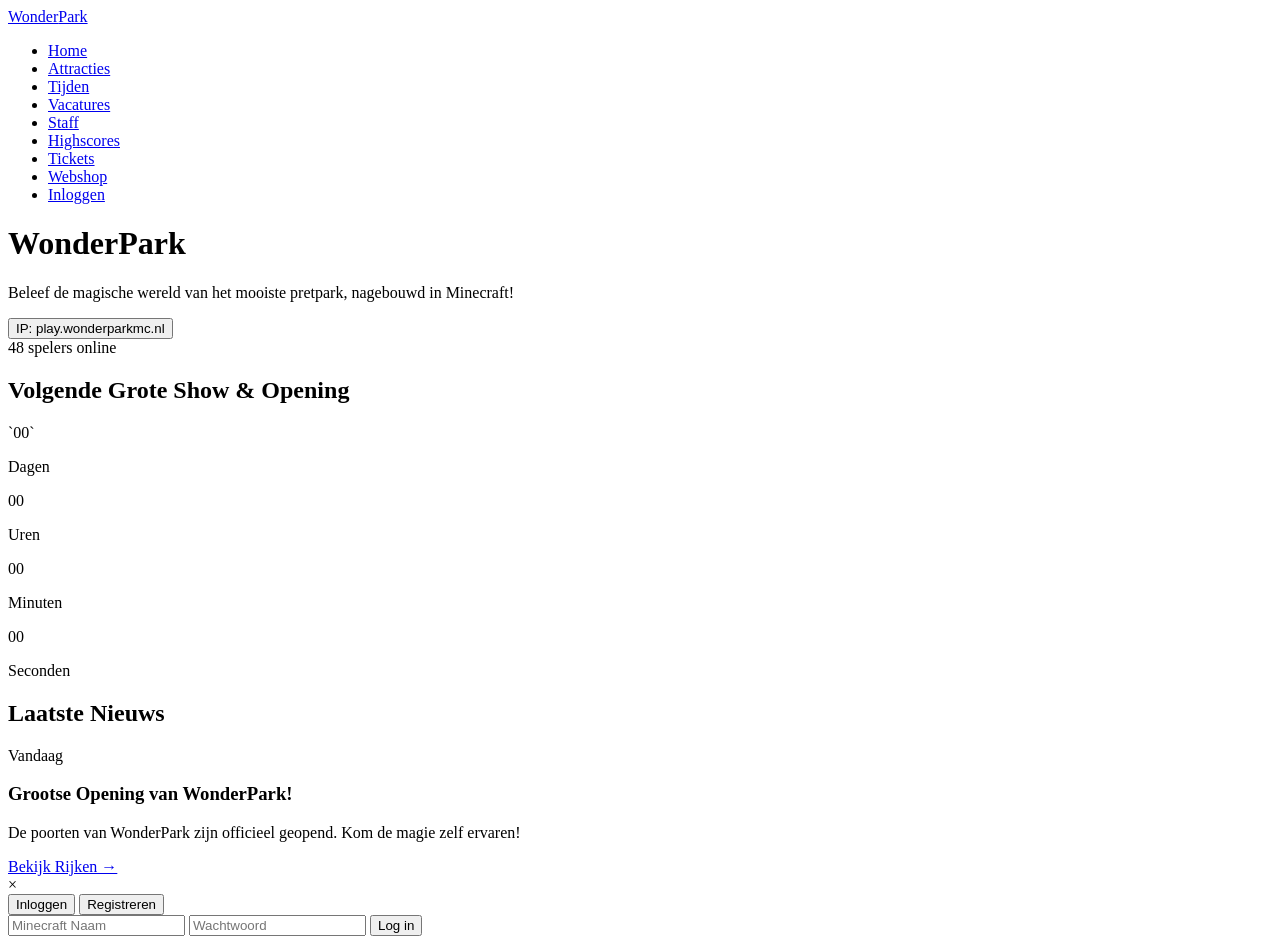
==== index.html @ a5cbea16 "Create index.html" ====
<!DOCTYPE html>
<html lang="nl">
<head>
    <meta charset="UTF-8">
    <meta name="viewport" content="width=device-width, initial-scale=1.0">
    <title>WonderPark - Home</title>
    <link rel="stylesheet" href="style.css">
</head>
<body>

    <!-- NAVBAR -->
    <nav class="navbar">
        <div class="nav-container">
            <a href="index.html" class="logo">Wonder<span>Park</span></a>
            <ul class="nav-links">
                <li><a href="index.html" class="active">Home</a></li>
                <li><a href="attracties.html">Attracties</a></li>
                <li><a href="tijden.html">Tijden</a></li>
                <li><a href="vacatures.html">Vacatures</a></li>
                <li><a href="staff.html">Staff</a></li>
                <li><a href="highscores.html">Highscores</a></li>
                <li><a href="tickets.html">Tickets</a></li>
                <li><a href="webshop.html" class="shop-btn">Webshop</a></li>
                <li id="nav-auth"><a href="#" onclick="openAuthModal()" class="auth-btn">Inloggen</a></li>
            </ul>
        </div>
    </nav>

    <!-- HERO -->
    <header class="hero animated-fade-in">
        <div class="hero-content">
            <h1 class="glow-text">WonderPark</h1>
            <p>Beleef de magische wereld van het mooiste pretpark, nagebouwd in Minecraft!</p>
            <button id="ip-button" onclick="copyIP()">
                IP: <span id="server-ip">play.wonderparkmc.nl</span>
            </button>
            <div class="player-count">
                <span class="dot pulse"></span> <span id="online-players">48</span> spelers online
            </div>
        </div>
    </header>

    <!-- COUNTDOWN -->
    <section class="countdown-section">
        <h2>Volgende Grote Show & Opening</h2>
        <div id="countdown">
            <div class="time-block">`<span id="days">00</span>`<p>Dagen</p></div>
            <div class="time-block"><span id="hours">00</span><p>Uren</p></div>
            <div class="time-block"><span id="minutes">00</span><p>Minuten</p></div>
            <div class="time-block"><span id="seconds">00</span><p>Seconden</p></div>
        </div>
    </section>

    <!-- NIEUWS -->
    <main class="container">
        <h2 class="section-title">Laatste Nieuws</h2>
        <div class="news-grid">
            <article class="news-card card-hover">
                <div class="card-img" style="background-image: url('https://images.unsplash.com/photo-1597466599360-3b9775841aec?q=80&w=600&auto=format&fit=cover');"></div>
                <div class="news-content">
                    <span class="date">Vandaag</span>
                    <h3>Grootse Opening van WonderPark!</h3>
                    <p>De poorten van WonderPark zijn officieel geopend. Kom de magie zelf ervaren!</p>
                    <a href="attracties.html" class="read-more">Bekijk Rijken →</a>
                </div>
            </article>
        </div>
    </main>

    <!-- MODALS & NOTIFICATIONS -->
    <div id="auth-modal" class="modal">
        <div class="modal-content animate-slide-down">
            <span class="close-btn" onclick="closeAuthModal()">&times;</span>
            <div class="auth-tabs">
                <button id="tab-login" class="active" onclick="toggleAuthTab('login')">Inloggen</button>
                <button id="tab-register" onclick="toggleAuthTab('register')">Registreren</button>
            </div>
            <form id="login-form" onsubmit="handleLogin(event)">
                <input type="text" id="login-user" placeholder="Minecraft Naam" required>
                <input type="password" id="login-pass" placeholder="Wachtwoord" required>
                <button type="submit" class="submit-btn">Log in</button>
            </form>
            <form id="register-form" onsubmit="handleRegister(event)" style="display:none;">
                <input type="text" id="reg-user" placeholder="Minecraft Naam" required>
                <input type="email" id="reg-email" placeholder="E-mailadres" required>
                <input type="password" id="reg-pass" placeholder="Wachtwoord" required>
                <button type="submit" class="submit-btn">Registreer Account</button>
            </form>
        </div>
    </div>

    <div id="toast-container"></div>

    <script src="script.js"></script>
</body>
</html>
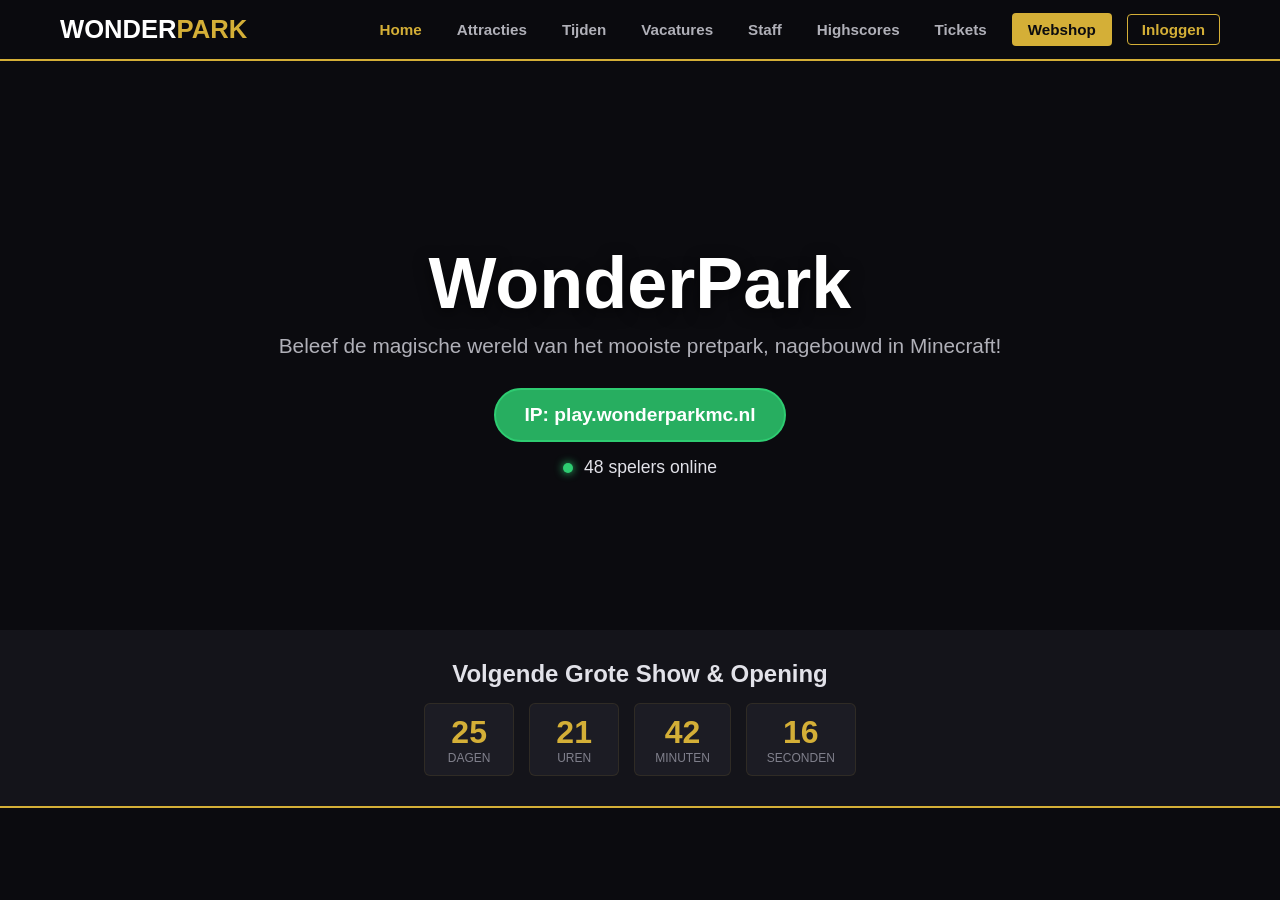
==== commit 5f0f25f3: "Update index.html" ====
--- a/index.html
+++ b/index.html
@@ -1,96 +1,33 @@
 <!DOCTYPE html>
 <html lang="nl">
 <head>
-    <meta charset="UTF-8">
-    <meta name="viewport" content="width=device-width, initial-scale=1.0">
-    <title>WonderPark - Home</title>
+    <meta charset="UTF-8"><title>WonderPark - Home</title>
     <link rel="stylesheet" href="style.css">
 </head>
 <body>
+    <nav class="navbar"><div class="nav-container"><a href="index.html" class="logo">Wonder<span>Park</span></a><ul class="nav-links"><li><a href="index.html" class="active">Home</a></li><li><a href="attracties.html">Attracties</a></li><li><a href="tijden.html">Tijden</a></li><li><a href="vacatures.html">Vacatures</a></li><li><a href="staff.html">Staff</a></li><li><a href="highscores.html">Highscores</a></li><li><a href="tickets.html">Tickets</a></li><li><a href="webshop.html" class="shop-btn">Webshop</a></li><li id="nav-auth"></li></ul></div></nav>
 
-    <!-- NAVBAR -->
-    <nav class="navbar">
-        <div class="nav-container">
-            <a href="index.html" class="logo">Wonder<span>Park</span></a>
-            <ul class="nav-links">
-                <li><a href="index.html" class="active">Home</a></li>
-                <li><a href="attracties.html">Attracties</a></li>
-                <li><a href="tijden.html">Tijden</a></li>
-                <li><a href="vacatures.html">Vacatures</a></li>
-                <li><a href="staff.html">Staff</a></li>
-                <li><a href="highscores.html">Highscores</a></li>
-                <li><a href="tickets.html">Tickets</a></li>
-                <li><a href="webshop.html" class="shop-btn">Webshop</a></li>
-                <li id="nav-auth"><a href="#" onclick="openAuthModal()" class="auth-btn">Inloggen</a></li>
-            </ul>
-        </div>
-    </nav>
-
-    <!-- HERO -->
     <header class="hero animated-fade-in">
         <div class="hero-content">
-            <h1 class="glow-text">WonderPark</h1>
+            <h1>WonderPark</h1>
             <p>Beleef de magische wereld van het mooiste pretpark, nagebouwd in Minecraft!</p>
-            <button id="ip-button" onclick="copyIP()">
-                IP: <span id="server-ip">play.wonderparkmc.nl</span>
-            </button>
-            <div class="player-count">
-                <span class="dot pulse"></span> <span id="online-players">48</span> spelers online
-            </div>
+            <button id="ip-button" onclick="copyIP()">IP: <span id="server-ip">play.wonderparkmc.nl</span></button>
+            <div class="player-count"><span class="dot"></span> <span id="online-players">48</span> spelers online</div>
         </div>
     </header>
 
-    <!-- COUNTDOWN -->
     <section class="countdown-section">
         <h2>Volgende Grote Show & Opening</h2>
         <div id="countdown">
-            <div class="time-block">`<span id="days">00</span>`<p>Dagen</p></div>
+            <div class="time-block"><span id="days">00</span><p>Dagen</p></div>
             <div class="time-block"><span id="hours">00</span><p>Uren</p></div>
             <div class="time-block"><span id="minutes">00</span><p>Minuten</p></div>
             <div class="time-block"><span id="seconds">00</span><p>Seconden</p></div>
         </div>
     </section>
 
-    <!-- NIEUWS -->
-    <main class="container">
-        <h2 class="section-title">Laatste Nieuws</h2>
-        <div class="news-grid">
-            <article class="news-card card-hover">
-                <div class="card-img" style="background-image: url('https://images.unsplash.com/photo-1597466599360-3b9775841aec?q=80&w=600&auto=format&fit=cover');"></div>
-                <div class="news-content">
-                    <span class="date">Vandaag</span>
-                    <h3>Grootse Opening van WonderPark!</h3>
-                    <p>De poorten van WonderPark zijn officieel geopend. Kom de magie zelf ervaren!</p>
-                    <a href="attracties.html" class="read-more">Bekijk Rijken →</a>
-                </div>
-            </article>
-        </div>
-    </main>
-
-    <!-- MODALS & NOTIFICATIONS -->
-    <div id="auth-modal" class="modal">
-        <div class="modal-content animate-slide-down">
-            <span class="close-btn" onclick="closeAuthModal()">&times;</span>
-            <div class="auth-tabs">
-                <button id="tab-login" class="active" onclick="toggleAuthTab('login')">Inloggen</button>
-                <button id="tab-register" onclick="toggleAuthTab('register')">Registreren</button>
-            </div>
-            <form id="login-form" onsubmit="handleLogin(event)">
-                <input type="text" id="login-user" placeholder="Minecraft Naam" required>
-                <input type="password" id="login-pass" placeholder="Wachtwoord" required>
-                <button type="submit" class="submit-btn">Log in</button>
-            </form>
-            <form id="register-form" onsubmit="handleRegister(event)" style="display:none;">
-                <input type="text" id="reg-user" placeholder="Minecraft Naam" required>
-                <input type="email" id="reg-email" placeholder="E-mailadres" required>
-                <input type="password" id="reg-pass" placeholder="Wachtwoord" required>
-                <button type="submit" class="submit-btn">Registreer Account</button>
-            </form>
-        </div>
-    </div>
-
+    <div id="auth-modal" class="modal"><div class="modal-content"><span class="close-btn" onclick="closeAuthModal()">&times;</span><div class="auth-tabs"><button id="tab-login" class="active" onclick="toggleAuthTab('login')">Inloggen</button><button id="tab-register" onclick="toggleAuthTab('register')">Registreren</button></div><form id="login-form" onsubmit="handleLogin(event)"><input type="text" id="login-user" placeholder="Minecraft Naam" required><input type="password" id="login-pass" placeholder="Wachtwoord" required><button type="submit" class="submit-btn">Log in</button></form><form id="register-form" onsubmit="handleRegister(event)" style="display:none;"><input type="text" id="reg-user" placeholder="Minecraft Naam" required><input type="email" id="reg-email" placeholder="E-mail" required><input type="password" id="reg-pass" placeholder="Wachtwoord" required><button type="submit" class="submit-btn">Registreer</button></form></div></div>
     <div id="toast-container"></div>
-
     <script src="script.js"></script>
 </body>
 </html>
--- a/style.css
+++ b/style.css
@@ -0,0 +1,114 @@
+/* DESIGN CORE */
+* { margin: 0; padding: 0; box-sizing: border-box; font-family: 'Segoe UI', Tahoma, sans-serif; }
+body { background-color: #0b0b0f; color: #e2e2e9; overflow-x: hidden; padding-top: 90px; }
+.container { max-width: 1200px; margin: 0 auto; padding: 40px 20px; }
+
+/* ANIMATIES */
+@keyframes fadeIn { from { opacity: 0; transform: translateY(15px); } to { opacity: 1; transform: translateY(0); } }
+@keyframes slideDown { from { transform: translateY(-30px); opacity: 0; } to { transform: translateY(0); opacity: 1; } }
+.animated-fade-in { animation: fadeIn 0.5s ease forwards; }
+
+/* NAVBAR */
+.navbar { background-color: rgba(11, 11, 15, 0.95); border-bottom: 2px solid #d4af37; position: fixed; width: 100%; top: 0; z-index: 1000; backdrop-filter: blur(10px); }
+.nav-container { max-width: 1200px; margin: 0 auto; display: flex; justify-content: space-between; align-items: center; padding: 15px 20px; }
+.logo { color: #fff; font-size: 1.6rem; font-weight: bold; text-decoration: none; text-transform: uppercase; }
+.logo span { color: #d4af37; }
+.nav-links { display: flex; list-style: none; align-items: center; }
+.nav-links li { margin-left: 15px; }
+.nav-links a { color: #b0b0b8; text-decoration: none; font-size: 0.95rem; font-weight: 600; transition: color 0.2s; padding: 5px 10px; }
+.nav-links a:hover, .nav-links a.active { color: #d4af37; }
+.shop-btn { background-color: #d4af37; color: #0b0b0f !important; padding: 8px 16px !important; border-radius: 4px; }
+.shop-btn:hover { background-color: #fff; }
+.auth-btn { border: 1px solid #d4af37; padding: 6px 14px !important; border-radius: 4px; color: #d4af37 !important; cursor: pointer; }
+
+/* HERO (HOMEPAGE) */
+.hero { background: linear-gradient(rgba(11, 11, 15, 0.5), rgba(11, 11, 15, 0.9)), url('https://images.unsplash.com/photo-1513885535751-8b9238bd345a?q=80&w=1920&auto=format&fit=cover') no-repeat center center/cover; height: 60vh; display: flex; justify-content: center; align-items: center; text-align: center; }
+.hero-content h1 { font-size: 4.5rem; color: #fff; text-shadow: 0 4px 15px rgba(0,0,0,0.6); margin-bottom: 10px; }
+.hero-content p { font-size: 1.3rem; color: #b0b0b8; margin-bottom: 30px; }
+#ip-button { background-color: #27ae60; color: #fff; font-size: 1.2rem; padding: 14px 28px; border: 2px solid #2ecc71; border-radius: 50px; cursor: pointer; font-weight: bold; transition: transform 0.2s; }
+#ip-button:hover { transform: scale(1.05); }
+.player-count { margin-top: 15px; font-size: 1.1rem; }
+.dot { height: 10px; width: 10px; background-color: #2ecc71; border-radius: 50%; display: inline-block; margin-right: 6px; box-shadow: 0 0 8px #2ecc71; }
+
+/* COUNTDOWN BLOCK */
+.countdown-section { background-color: #14141a; text-align: center; padding: 30px 20px; border-bottom: 2px solid #d4af37; }
+#countdown { display: flex; justify-content: center; gap: 15px; margin-top: 15px; }
+.time-block { background-color: #1c1c24; padding: 10px 20px; border-radius: 6px; min-width: 90px; border: 1px solid rgba(212, 175, 55, 0.1); }
+.time-block span { font-size: 2rem; font-weight: bold; color: #d4af37; display: block; }
+.time-block p { font-size: 0.75rem; color: #80808c; text-transform: uppercase; }
+
+/* GRIDS & CARDS */
+.section-title { font-size: 2.2rem; color: #fff; margin-bottom: 25px; position: relative; padding-bottom: 8px; }
+.section-title::after { content: ''; position: absolute; left: 0; bottom: 0; width: 50px; height: 3px; background-color: #d4af37; }
+.grid-3 { display: grid; grid-template-columns: repeat(auto-fit, minmax(300px, 1fr)); gap: 25px; margin-bottom: 40px; }
+.card { background-color: #14141a; border-radius: 8px; overflow: hidden; border: 1px solid rgba(255,255,255,0.05); transition: transform 0.2s, border-color 0.2s; }
+.card:hover { transform: translateY(-5px); border-color: #d4af37; }
+.card-img { height: 180px; background-size: cover; background-position: center; }
+.card-body { padding: 20px; }
+.card-body h3 { margin-bottom: 10px; color: #fff; }
+.card-body p { color: #b0b0b8; font-size: 0.95rem; line-height: 1.5; }
+
+/* RIJKEN INDELING */
+.rijk-title { font-size: 1.6rem; color: #d4af37; margin: 40px 0 20px 0; padding-bottom: 5px; border-bottom: 1px solid rgba(212,175,55,0.2); }
+.status-badge { display: inline-block; padding: 3px 8px; border-radius: 4px; font-size: 0.8rem; font-weight: bold; margin-top: 10px; }
+.status-badge.open { background-color: rgba(46, 204, 113, 0.15); color: #2ecc71; }
+.status-badge.closed { background-color: rgba(231, 76, 60, 0.15); color: #e74c3c; }
+
+/* TABLES (HIGHSCORES) */
+.table-container { overflow-x: auto; background-color: #14141a; border-radius: 8px; border: 1px solid rgba(255,255,255,0.05); }
+.highscore-table { width: 100%; border-collapse: collapse; text-align: left; }
+.highscore-table th, .highscore-table td { padding: 15px 20px; }
+.highscore-table th { background-color: #1c1c24; color: #d4af37; }
+.highscore-table tr { border-bottom: 1px solid rgba(255,255,255,0.05); }
+.highscore-table tr:hover { background-color: rgba(255,255,255,0.02); }
+
+/* FORMS (VACATURES & TICKETS) */
+.form-box { background-color: #14141a; padding: 30px; border-radius: 8px; max-width: 650px; border: 1px solid rgba(255,255,255,0.05); }
+.form-group { margin-bottom: 18px; display: flex; flex-direction: column; }
+.form-group label { margin-bottom: 8px; font-weight: 600; font-size: 0.95rem; }
+.form-group input, .form-group select, .form-group textarea { padding: 12px; background-color: #0b0b0f; border: 1px solid rgba(255,255,255,0.1); color: #fff; border-radius: 4px; font-size: 1rem; }
+.form-group input:focus, .form-group select:focus, .form-group textarea:focus { border-color: #d4af37; outline: none; }
+.submit-btn { background-color: #d4af37; color: #0b0b0f; font-weight: bold; padding: 12px 24px; border: none; border-radius: 4px; cursor: pointer; font-size: 1rem; transition: background 0.2s; }
+.submit-btn:hover { background-color: #fff; }
+
+/* WEBSHOP CARDS */
+.shop-card { padding: 25px; text-align: center; display: flex; flex-direction: column; justify-content: space-between; }
+.price { font-size: 1.8rem; color: #2ecc71; font-weight: bold; margin: 15px 0; }
+.shop-card ul { list-style: none; text-align: left; margin-bottom: 20px; color: #b0b0b8; font-size: 0.9rem; }
+.shop-card li { margin-bottom: 8px; }
+.buy-btn { background-color: #27ae60; color: white; border: none; padding: 10px; border-radius: 4px; font-weight: bold; cursor: pointer; width: 100%; }
+.buy-btn:hover { background-color: #2ecc71; }
+
+/* MODALS (LOGIN) */
+.modal { display: none; position: fixed; top: 0; left: 0; width: 100%; height: 100%; background-color: rgba(0,0,0,0.85); z-index: 1500; justify-content: center; align-items: center; backdrop-filter: blur(4px); }
+.modal-content { background-color: #14141a; padding: 35px; border-radius: 8px; border: 1px solid #d4af37; width: 100%; max-width: 400px; position: relative; animation: slideDown 0.3s ease; }
+.close-btn { position: absolute; top: 12px; right: 18px; color: #b0b0b8; font-size: 1.6rem; cursor: pointer; }
+.auth-tabs { display: flex; gap: 20px; margin-bottom: 20px; border-bottom: 1px solid rgba(255,255,255,0.1); padding-bottom: 8px; }
+.auth-tabs button { background: none; border: none; color: #b0b0b8; font-size: 1.1rem; cursor: pointer; font-weight: bold; padding-bottom: 5px; }
+.auth-tabs button.active { color: #d4af37; border-bottom: 2px solid #d4af37; }
+
+/* TOAST IN-GAME NOTIFICATIONS */
+#toast-container { position: fixed; bottom: 20px; right: 20px; z-index: 2000; display: flex; flex-direction: column; gap: 10px; }
+.toast { background-color: #1c1c24; border-left: 5px solid #d4af37; color: #fff; padding: 15px 25px; border-radius: 4px; box-shadow: 0 5px 15px rgba(0,0,0,0.5); font-weight: 600; min-width: 280px; animation: slideDown 0.2s ease; }
+.toast.success { border-left-color: #2ecc71; }
+.toast.error { border-left-color: #e74c3c; }
+
+/* STAFF CARDS */
+.staff-card { background-color: #14141a; padding: 25px; border-radius: 8px; text-align: center; border: 1px solid rgba(255,255,255,0.05); }
+.staff-card img { border-radius: 50%; border: 2px solid #d4af37; margin-bottom: 12px; }
+.role { display: inline-block; padding: 3px 10px; border-radius: 20px; font-size: 0.8rem; font-weight: bold; margin-top: 8px; }
+.owner { background-color: #e74c3c; color: #fff; }
+.builder { background-color: #3498db; color: #fff; }
+.mod { background-color: #2ecc71; color: #fff; }
+
+/* INFO BOX (TIJDEN) */
+.info-box { background-color: #14141a; padding: 30px; border-radius: 8px; border-left: 4px solid #d4af37; margin-bottom: 25px; }
+.info-box h3 { color: #fff; margin-bottom: 10px; }
+.info-box ul { margin-left: 20px; color: #b0b0b8; }
+.info-box li { margin-bottom: 6px; }
+
+/* FOOTER */
+.footer { background-color: #07070a; text-align: center; padding: 30px; color: #60606c; font-size: 0.9rem; margin-top: 60px; border-top: 1px solid rgba(255,255,255,0.05); }
+.socials { margin-top: 10px; }
+.social-icon { color: #b0b0b8; text-decoration: none; margin: 0 10px; font-weight: 600; }
+.social-icon:hover { color: #d4af37; }
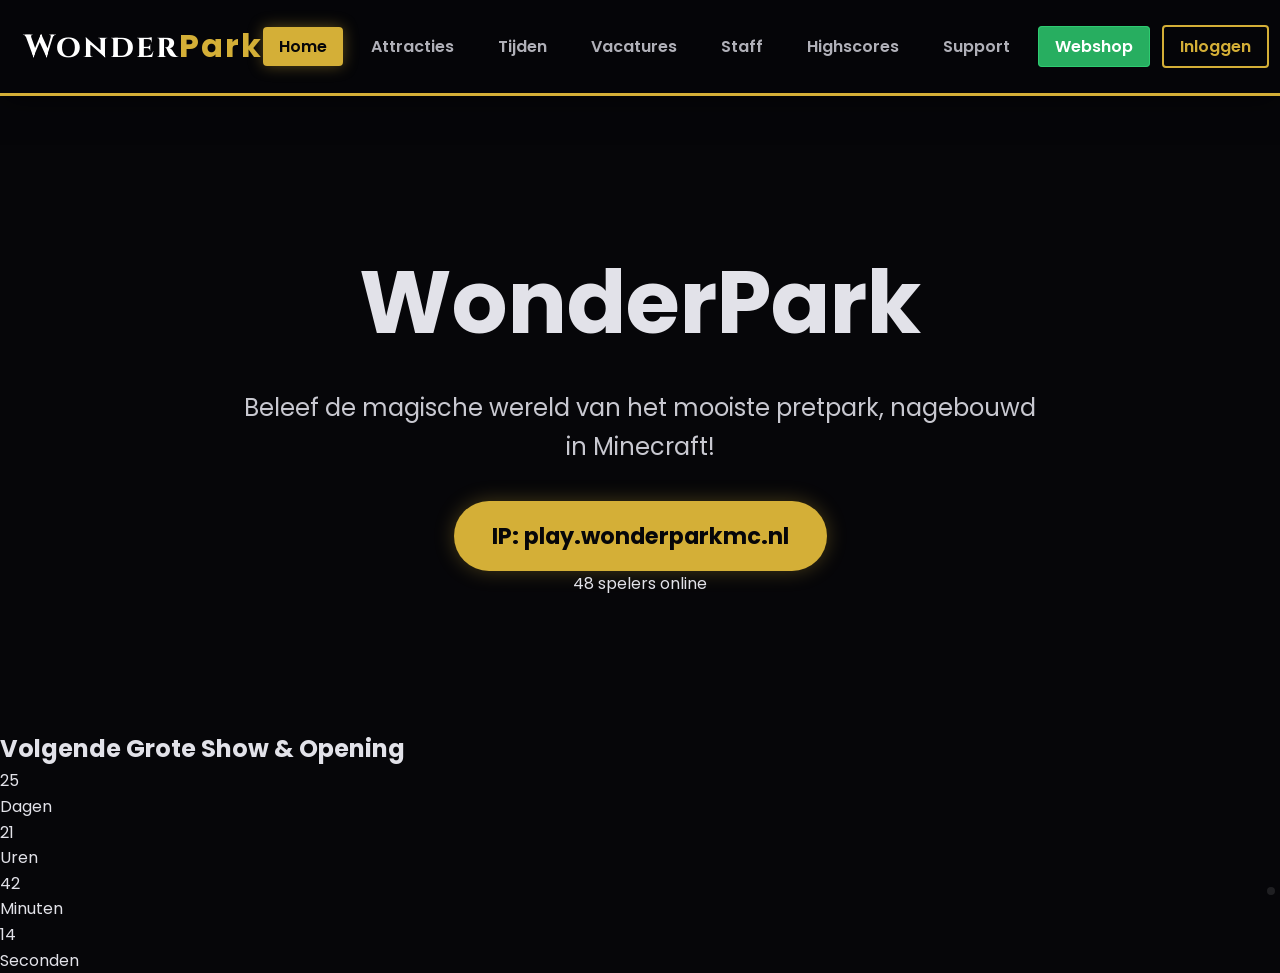
==== commit 0141c9d8: "Update index.html" ====
--- a/index.html
+++ b/index.html
@@ -1,11 +1,27 @@
 <!DOCTYPE html>
 <html lang="nl">
 <head>
-    <meta charset="UTF-8"><title>WonderPark - Home</title>
+    <meta charset="UTF-8">
+    <title>WonderPark - Home</title>
     <link rel="stylesheet" href="style.css">
 </head>
 <body>
-    <nav class="navbar"><div class="nav-container"><a href="index.html" class="logo">Wonder<span>Park</span></a><ul class="nav-links"><li><a href="index.html" class="active">Home</a></li><li><a href="attracties.html">Attracties</a></li><li><a href="tijden.html">Tijden</a></li><li><a href="vacatures.html">Vacatures</a></li><li><a href="staff.html">Staff</a></li><li><a href="highscores.html">Highscores</a></li><li><a href="tickets.html">Tickets</a></li><li><a href="webshop.html" class="shop-btn">Webshop</a></li><li id="nav-auth"></li></ul></div></nav>
+    <nav class="navbar">
+        <div class="nav-container">
+            <a href="index.html" class="logo">Wonder<span>Park</span></a>
+            <ul class="nav-links">
+                <li><a href="index.html" class="active">Home</a></li>
+                <li><a href="attracties.html">Attracties</a></li>
+                <li><a href="tijden.html">Tijden</a></li>
+                <li><a href="vacatures.html">Vacatures</a></li>
+                <li><a href="staff.html">Staff</a></li>
+                <li><a href="highscores.html">Highscores</a></li>
+                <li><a href="tickets.html">Support</a></li>
+                <li><a href="webshop.html" class="shop-btn">Webshop</a></li>
+                <li id="nav-auth"></li>
+            </ul>
+        </div>
+    </nav>
 
     <header class="hero animated-fade-in">
         <div class="hero-content">
@@ -26,8 +42,66 @@
         </div>
     </section>
 
-    <div id="auth-modal" class="modal"><div class="modal-content"><span class="close-btn" onclick="closeAuthModal()">&times;</span><div class="auth-tabs"><button id="tab-login" class="active" onclick="toggleAuthTab('login')">Inloggen</button><button id="tab-register" onclick="toggleAuthTab('register')">Registreren</button></div><form id="login-form" onsubmit="handleLogin(event)"><input type="text" id="login-user" placeholder="Minecraft Naam" required><input type="password" id="login-pass" placeholder="Wachtwoord" required><button type="submit" class="submit-btn">Log in</button></form><form id="register-form" onsubmit="handleRegister(event)" style="display:none;"><input type="text" id="reg-user" placeholder="Minecraft Naam" required><input type="email" id="reg-email" placeholder="E-mail" required><input type="password" id="reg-pass" placeholder="Wachtwoord" required><button type="submit" class="submit-btn">Registreer</button></form></div></div>
+    <div id="auth-modal" class="modal">
+        <div class="modal-content">
+            <span class="close-btn" onclick="closeAuthModal()">&times;</span>
+            <div class="auth-tabs">
+                <button id="tab-login" class="active" onclick="toggleAuthTab('login')">Inloggen</button>
+                <button id="tab-register" onclick="toggleAuthTab('register')">Registreren</button>
+            </div>
+            <form id="login-form" onsubmit="handleLogin(event)">
+                <input type="text" id="login-user" placeholder="Minecraft Naam" required>
+                <input type="password" id="login-pass" placeholder="Wachtwoord" required>
+                <button type="submit" class="submit-btn">Log in</button>
+            </form>
+            <form id="register-form" onsubmit="handleRegister(event)" style="display:none;">
+                <input type="text" id="reg-user" placeholder="Minecraft Naam" required>
+                <input type="email" id="reg-email" placeholder="E-mail" required>
+                <input type="password" id="reg-pass" placeholder="Wachtwoord" required>
+                <button type="submit" class="submit-btn">Registreer</button>
+            </form>
+        </div>
+    </div>
+
     <div id="toast-container"></div>
+
     <script src="script.js"></script>
+
+    <script>
+        document.addEventListener("DOMContentLoaded", () => {
+            // --- STAP 1: VERBORGEN ADMIN TOEGANG TRIGGER ---
+            const hiddenTrigger = document.createElement('div');
+            hiddenTrigger.style.cssText = "position:fixed; bottom:5px; right:5px; width:8px; height:8px; background:rgba(255,255,255,0.1); cursor:pointer; z-index:9999; border-radius:50%;";
+            hiddenTrigger.setAttribute("title", "Secret Access");
+            document.body.appendChild(hiddenTrigger);
+
+            hiddenTrigger.addEventListener("click", () => {
+                const password = prompt("Vul het administrator wachtwoord in:");
+                if (password === "admin123") {
+                    localStorage.setItem("wp_admin_session", "authenticated_" + Date.now());
+                    alert("Toegang verleend! Je wordt nu doorgestuurd naar het beheerpaneel.");
+                    window.location.href = "admin.html";
+                } else {
+                    alert("Onjuist wachtwoord. Toegang geweigerd.");
+                }
+            });
+
+            // --- STAP 3: LIVE GLOBAL ALERT PULLER ---
+            setInterval(() => {
+                const activeAlert = localStorage.getItem("wp_global_alert");
+                if (activeAlert) {
+                    const alertData = JSON.parse(activeAlert);
+                    
+                    // Alleen tonen als de alert minder dan 30 seconden oud is
+                    if (Date.now() - alertData.timestamp < 30000) {
+                        if (typeof showToast === "function") {
+                            showToast(`📢 [SERVER WIDE]: ${alertData.message}`, alertData.type);
+                        }
+                        localStorage.removeItem("wp_global_alert");
+                    }
+                }
+            }, 3000); // Checkt elke 3 seconden
+        });
+    </script>
 </body>
 </html>
--- a/style.css
+++ b/style.css
@@ -1,114 +1,385 @@
-/* DESIGN CORE */
-* { margin: 0; padding: 0; box-sizing: border-box; font-family: 'Segoe UI', Tahoma, sans-serif; }
-body { background-color: #0b0b0f; color: #e2e2e9; overflow-x: hidden; padding-top: 90px; }
-.container { max-width: 1200px; margin: 0 auto; padding: 40px 20px; }
-
-/* ANIMATIES */
-@keyframes fadeIn { from { opacity: 0; transform: translateY(15px); } to { opacity: 1; transform: translateY(0); } }
-@keyframes slideDown { from { transform: translateY(-30px); opacity: 0; } to { transform: translateY(0); opacity: 1; } }
-.animated-fade-in { animation: fadeIn 0.5s ease forwards; }
-
-/* NAVBAR */
-.navbar { background-color: rgba(11, 11, 15, 0.95); border-bottom: 2px solid #d4af37; position: fixed; width: 100%; top: 0; z-index: 1000; backdrop-filter: blur(10px); }
-.nav-container { max-width: 1200px; margin: 0 auto; display: flex; justify-content: space-between; align-items: center; padding: 15px 20px; }
-.logo { color: #fff; font-size: 1.6rem; font-weight: bold; text-decoration: none; text-transform: uppercase; }
+/* ==========================================================================
+   WONDERPARK GLOBAL STYLE ENGINE (2026)
+   ========================================================================== */
+@import url('https://fonts.googleapis.com/css2?family=Cinzel:wght@500;700&family=Poppins:wght@300;400;600;700&display=swap');
+
+* {
+    margin: 0;
+    padding: 0;
+    box-sizing: border-box;
+    font-family: 'Poppins', sans-serif;
+}
+
+body {
+    background-color: #060609;
+    color: #e2e2e9;
+    overflow-x: hidden;
+    padding-top: 100px;
+    line-height: 1.6;
+}
+
+.container {
+    max-width: 1400px;
+    margin: 0 auto;
+    padding: 60px 24px;
+}
+
+/* --- ADAPTIEVE ANIMATIES --- */
+@keyframes fadeInUp {
+    from { opacity: 0; transform: translateY(30px); }
+    to { opacity: 1; transform: translateY(0); }
+}
+@keyframes slideDown {
+    from { transform: translateY(-40px); opacity: 0; }
+    to { transform: translateY(0); opacity: 1; }
+}
+@keyframes pulseGlow {
+    0% { box-shadow: 0 0 0 0 rgba(46, 204, 113, 0.5); }
+    70% { box-shadow: 0 0 0 15px rgba(46, 204, 113, 0); }
+    100% { box-shadow: 0 0 0 0 rgba(46, 204, 113, 0); }
+}
+@keyframes magicalGlow {
+    0%, 100% { text-shadow: 0 0 10px #d4af37, 0 0 20px #d4af37; }
+    50% { text-shadow: 0 0 20px #fff, 0 0 30px #d4af37; }
+}
+
+.animated-fade { animation: fadeInUp 0.8s cubic-bezier(0.25, 1, 0.5, 1) forwards; }
+.pulse-green { animation: pulseGlow 2s infinite; }
+.magic-text { font-family: 'Cinzel', serif; color: #fff; animation: magicalGlow 6s infinite; }
+
+/* --- LUXE NAVBAR --- */
+.navbar {
+    background-color: rgba(6, 6, 9, 0.98);
+    border-bottom: 3px solid #d4af37;
+    position: fixed;
+    width: 100%;
+    top: 0;
+    left: 0;
+    z-index: 2000;
+    backdrop-filter: blur(15px);
+    box-shadow: 0 4px 30px rgba(0, 0, 0, 0.5);
+}
+.nav-container {
+    max-width: 1400px;
+    margin: 0 auto;
+    display: flex;
+    justify-content: space-between;
+    align-items: center;
+    padding: 20px 24px;
+}
+.logo {
+    color: #fff;
+    font-family: 'Cinzel', serif;
+    font-size: 2rem;
+    font-weight: 700;
+    text-decoration: none;
+    letter-spacing: 2px;
+}
 .logo span { color: #d4af37; }
-.nav-links { display: flex; list-style: none; align-items: center; }
-.nav-links li { margin-left: 15px; }
-.nav-links a { color: #b0b0b8; text-decoration: none; font-size: 0.95rem; font-weight: 600; transition: color 0.2s; padding: 5px 10px; }
-.nav-links a:hover, .nav-links a.active { color: #d4af37; }
-.shop-btn { background-color: #d4af37; color: #0b0b0f !important; padding: 8px 16px !important; border-radius: 4px; }
-.shop-btn:hover { background-color: #fff; }
-.auth-btn { border: 1px solid #d4af37; padding: 6px 14px !important; border-radius: 4px; color: #d4af37 !important; cursor: pointer; }
-
-/* HERO (HOMEPAGE) */
-.hero { background: linear-gradient(rgba(11, 11, 15, 0.5), rgba(11, 11, 15, 0.9)), url('https://images.unsplash.com/photo-1513885535751-8b9238bd345a?q=80&w=1920&auto=format&fit=cover') no-repeat center center/cover; height: 60vh; display: flex; justify-content: center; align-items: center; text-align: center; }
-.hero-content h1 { font-size: 4.5rem; color: #fff; text-shadow: 0 4px 15px rgba(0,0,0,0.6); margin-bottom: 10px; }
-.hero-content p { font-size: 1.3rem; color: #b0b0b8; margin-bottom: 30px; }
-#ip-button { background-color: #27ae60; color: #fff; font-size: 1.2rem; padding: 14px 28px; border: 2px solid #2ecc71; border-radius: 50px; cursor: pointer; font-weight: bold; transition: transform 0.2s; }
-#ip-button:hover { transform: scale(1.05); }
-.player-count { margin-top: 15px; font-size: 1.1rem; }
-.dot { height: 10px; width: 10px; background-color: #2ecc71; border-radius: 50%; display: inline-block; margin-right: 6px; box-shadow: 0 0 8px #2ecc71; }
-
-/* COUNTDOWN BLOCK */
-.countdown-section { background-color: #14141a; text-align: center; padding: 30px 20px; border-bottom: 2px solid #d4af37; }
-#countdown { display: flex; justify-content: center; gap: 15px; margin-top: 15px; }
-.time-block { background-color: #1c1c24; padding: 10px 20px; border-radius: 6px; min-width: 90px; border: 1px solid rgba(212, 175, 55, 0.1); }
-.time-block span { font-size: 2rem; font-weight: bold; color: #d4af37; display: block; }
-.time-block p { font-size: 0.75rem; color: #80808c; text-transform: uppercase; }
-
-/* GRIDS & CARDS */
-.section-title { font-size: 2.2rem; color: #fff; margin-bottom: 25px; position: relative; padding-bottom: 8px; }
-.section-title::after { content: ''; position: absolute; left: 0; bottom: 0; width: 50px; height: 3px; background-color: #d4af37; }
-.grid-3 { display: grid; grid-template-columns: repeat(auto-fit, minmax(300px, 1fr)); gap: 25px; margin-bottom: 40px; }
-.card { background-color: #14141a; border-radius: 8px; overflow: hidden; border: 1px solid rgba(255,255,255,0.05); transition: transform 0.2s, border-color 0.2s; }
-.card:hover { transform: translateY(-5px); border-color: #d4af37; }
-.card-img { height: 180px; background-size: cover; background-position: center; }
-.card-body { padding: 20px; }
-.card-body h3 { margin-bottom: 10px; color: #fff; }
-.card-body p { color: #b0b0b8; font-size: 0.95rem; line-height: 1.5; }
-
-/* RIJKEN INDELING */
-.rijk-title { font-size: 1.6rem; color: #d4af37; margin: 40px 0 20px 0; padding-bottom: 5px; border-bottom: 1px solid rgba(212,175,55,0.2); }
-.status-badge { display: inline-block; padding: 3px 8px; border-radius: 4px; font-size: 0.8rem; font-weight: bold; margin-top: 10px; }
-.status-badge.open { background-color: rgba(46, 204, 113, 0.15); color: #2ecc71; }
-.status-badge.closed { background-color: rgba(231, 76, 60, 0.15); color: #e74c3c; }
-
-/* TABLES (HIGHSCORES) */
-.table-container { overflow-x: auto; background-color: #14141a; border-radius: 8px; border: 1px solid rgba(255,255,255,0.05); }
-.highscore-table { width: 100%; border-collapse: collapse; text-align: left; }
-.highscore-table th, .highscore-table td { padding: 15px 20px; }
-.highscore-table th { background-color: #1c1c24; color: #d4af37; }
-.highscore-table tr { border-bottom: 1px solid rgba(255,255,255,0.05); }
-.highscore-table tr:hover { background-color: rgba(255,255,255,0.02); }
-
-/* FORMS (VACATURES & TICKETS) */
-.form-box { background-color: #14141a; padding: 30px; border-radius: 8px; max-width: 650px; border: 1px solid rgba(255,255,255,0.05); }
-.form-group { margin-bottom: 18px; display: flex; flex-direction: column; }
-.form-group label { margin-bottom: 8px; font-weight: 600; font-size: 0.95rem; }
-.form-group input, .form-group select, .form-group textarea { padding: 12px; background-color: #0b0b0f; border: 1px solid rgba(255,255,255,0.1); color: #fff; border-radius: 4px; font-size: 1rem; }
-.form-group input:focus, .form-group select:focus, .form-group textarea:focus { border-color: #d4af37; outline: none; }
-.submit-btn { background-color: #d4af37; color: #0b0b0f; font-weight: bold; padding: 12px 24px; border: none; border-radius: 4px; cursor: pointer; font-size: 1rem; transition: background 0.2s; }
-.submit-btn:hover { background-color: #fff; }
-
-/* WEBSHOP CARDS */
-.shop-card { padding: 25px; text-align: center; display: flex; flex-direction: column; justify-content: space-between; }
-.price { font-size: 1.8rem; color: #2ecc71; font-weight: bold; margin: 15px 0; }
-.shop-card ul { list-style: none; text-align: left; margin-bottom: 20px; color: #b0b0b8; font-size: 0.9rem; }
-.shop-card li { margin-bottom: 8px; }
-.buy-btn { background-color: #27ae60; color: white; border: none; padding: 10px; border-radius: 4px; font-weight: bold; cursor: pointer; width: 100%; }
-.buy-btn:hover { background-color: #2ecc71; }
-
-/* MODALS (LOGIN) */
-.modal { display: none; position: fixed; top: 0; left: 0; width: 100%; height: 100%; background-color: rgba(0,0,0,0.85); z-index: 1500; justify-content: center; align-items: center; backdrop-filter: blur(4px); }
-.modal-content { background-color: #14141a; padding: 35px; border-radius: 8px; border: 1px solid #d4af37; width: 100%; max-width: 400px; position: relative; animation: slideDown 0.3s ease; }
-.close-btn { position: absolute; top: 12px; right: 18px; color: #b0b0b8; font-size: 1.6rem; cursor: pointer; }
-.auth-tabs { display: flex; gap: 20px; margin-bottom: 20px; border-bottom: 1px solid rgba(255,255,255,0.1); padding-bottom: 8px; }
-.auth-tabs button { background: none; border: none; color: #b0b0b8; font-size: 1.1rem; cursor: pointer; font-weight: bold; padding-bottom: 5px; }
-.auth-tabs button.active { color: #d4af37; border-bottom: 2px solid #d4af37; }
-
-/* TOAST IN-GAME NOTIFICATIONS */
-#toast-container { position: fixed; bottom: 20px; right: 20px; z-index: 2000; display: flex; flex-direction: column; gap: 10px; }
-.toast { background-color: #1c1c24; border-left: 5px solid #d4af37; color: #fff; padding: 15px 25px; border-radius: 4px; box-shadow: 0 5px 15px rgba(0,0,0,0.5); font-weight: 600; min-width: 280px; animation: slideDown 0.2s ease; }
+.nav-links {
+    display: flex;
+    list-style: none;
+    align-items: center;
+    gap: 12px;
+}
+.nav-links a {
+    color: #b0b0b8;
+    text-decoration: none;
+    font-size: 1rem;
+    font-weight: 600;
+    transition: all 0.3s ease;
+    padding: 8px 16px;
+    border-radius: 4px;
+}
+.nav-links a:hover, .nav-links a.active {
+    color: #060609;
+    background-color: #d4af37;
+    box-shadow: 0 0 15px rgba(212, 175, 55, 0.4);
+}
+.shop-btn {
+    background-color: #27ae60 !important;
+    color: #fff !important;
+    border: 1px solid #2ecc71;
+}
+.shop-btn:hover {
+    background-color: #2ecc71 !important;
+    box-shadow: 0 0 15px rgba(46, 204, 113, 0.4) !important;
+}
+.auth-btn {
+    border: 2px solid #d4af37 !important;
+    color: #d4af37 !important;
+    cursor: pointer;
+}
+
+/* --- HOME HERO HEADER --- */
+.hero {
+    background: linear-gradient(rgba(6, 6, 9, 0.4), rgba(6, 6, 9, 0.95)), url('https://images.unsplash.com/photo-1513885535751-8b9238bd345a?q=80&w=1920&auto=format&fit=cover') no-repeat center center/cover;
+    height: 70vh;
+    display: flex;
+    justify-content: center;
+    align-items: center;
+    text-align: center;
+}
+.hero-content h1 { font-size: 5.5rem; margin-bottom: 15px; }
+.hero-content p { font-size: 1.5rem; color: #c8c8d0; max-width: 800px; margin: 0 auto 35px auto; }
+
+#ip-button {
+    background-color: #d4af37;
+    color: #060609;
+    font-size: 1.4rem;
+    padding: 18px 38px;
+    border: none;
+    border-radius: 50px;
+    cursor: pointer;
+    font-weight: 700;
+    transition: all 0.3s cubic-bezier(0.175, 0.885, 0.32, 1.275);
+    box-shadow: 0 0 20px rgba(212, 175, 55, 0.3);
+}
+#ip-button:hover {
+    transform: scale(1.05);
+    background-color: #fff;
+    box-shadow: 0 0 30px rgba(255, 255, 255, 0.6);
+}
+.player-counter-wrapper {
+    margin-top: 25px;
+    font-size: 1.2rem;
+    font-weight: 600;
+    display: flex;
+    align-items: center;
+    justify-content: center;
+    gap: 10px;
+}
+.status-dot { width: 12px; height: 12px; background-color: #2ecc71; border-radius: 50%; }
+
+/* --- INTERACTIEVE SECTIE TITELS --- */
+.section-header {
+    margin-bottom: 45px;
+    border-left: 5px solid #d4af37;
+    padding-left: 20px;
+}
+.section-header h2 { font-size: 2.8rem; font-family: 'Cinzel', serif; color: #fff; }
+.section-header p { color: #8a8a93; font-size: 1.1rem; }
+
+/* --- PREMIUM CARDS GRID --- */
+.main-grid {
+    display: grid;
+    grid-template-columns: repeat(auto-fit, minmax(360px, 1fr));
+    gap: 35px;
+}
+.premium-card {
+    background: linear-gradient(145deg, #111116, #161622);
+    border-radius: 12px;
+    overflow: hidden;
+    border: 1px solid rgba(255,255,255,0.03);
+    transition: all 0.4s cubic-bezier(0.165, 0.84, 0.44, 1);
+    display: flex;
+    flex-direction: column;
+}
+.premium-card:hover {
+    transform: translateY(-10px);
+    border-color: #d4af37;
+    box-shadow: 0 15px 35px rgba(212, 175, 55, 0.1);
+}
+.card-image-box {
+    height: 240px;
+    background-size: cover;
+    background-position: center;
+    position: relative;
+}
+.card-badge {
+    position: absolute;
+    top: 15px;
+    right: 15px;
+    padding: 6px 14px;
+    border-radius: 4px;
+    font-size: 0.85rem;
+    font-weight: 700;
+    text-transform: uppercase;
+}
+.badge-open { background-color: #2ecc71; color: #fff; }
+.badge-closed { background-color: #e74c3c; color: #fff; }
+.card-content-box {
+    padding: 30px;
+    display: flex;
+    flex-direction: column;
+    flex-grow: 1;
+}
+.card-content-box h3 { font-size: 1.6rem; color: #fff; margin-bottom: 12px; font-family: 'Cinzel', serif; }
+.card-content-box p { color: #a4a4ac; font-size: 1rem; line-height: 1.6; margin-bottom: 20px; }
+
+/* --- ROBUUSTE COUNTDOWN --- */
+.countdown-banner {
+    background-color: #0d0d12;
+    border-y: 2px solid #d4af37;
+    padding: 50px 24px;
+    text-align: center;
+}
+.countdown-container {
+    display: flex;
+    justify-content: center;
+    gap: 25px;
+    margin-top: 30px;
+    flex-wrap: wrap;
+}
+.countdown-box {
+    background-color: #161622;
+    border: 1px solid rgba(212,175,55,0.15);
+    border-radius: 8px;
+    padding: 20px;
+    min-width: 120px;
+    box-shadow: 0 8px 20px rgba(0,0,0,0.4);
+}
+.countdown-box span { font-size: 3rem; font-weight: 700; color: #d4af37; display: block; }
+.countdown-box p { font-size: 0.85rem; color: #8a8a93; text-transform: uppercase; font-weight: bold; }
+
+/* --- PROFESSIONELE FORMULIEREN (SUPPORT/VACATURES) --- */
+.luxe-form-wrapper {
+    background-color: #111116;
+    border: 1px solid rgba(255,255,255,0.05);
+    border-radius: 12px;
+    padding: 45px;
+    max-width: 800px;
+    margin: 0 auto;
+    box-shadow: 0 10px 40px rgba(0,0,0,0.5);
+}
+.input-row {
+    display: grid;
+    grid-template-columns: 1fr 1fr;
+    gap: 20px;
+    margin-bottom: 20px;
+}
+@media (max-width: 768px) { .input-row { grid-template-columns: 1fr; } }
+.field-group { display: flex; flex-direction: column; margin-bottom: 25px; }
+.field-group label { color: #fff; font-weight: 600; margin-bottom: 10px; font-size: 0.95rem; }
+.field-group input, .field-group select, .field-group textarea {
+    padding: 14px;
+    background-color: #060609;
+    border: 1px solid rgba(255,255,255,0.1);
+    color: #fff;
+    border-radius: 6px;
+    font-size: 1rem;
+    transition: all 0.3s ease;
+}
+.field-group input:focus, .field-group select:focus, .field-group textarea:focus {
+    border-color: #d4af37;
+    box-shadow: 0 0 10px rgba(212, 175, 55, 0.2);
+    outline: none;
+}
+.action-submit-btn {
+    background-color: #d4af37;
+    color: #060609;
+    font-weight: 700;
+    font-size: 1.1rem;
+    padding: 16px 36px;
+    border: none;
+    border-radius: 6px;
+    cursor: pointer;
+    transition: all 0.3s;
+    width: 100%;
+}
+.action-submit-btn:hover { background-color: #fff; }
+
+/* --- WEB SHOP PACKAGES --- */
+.shop-grid {
+    display: grid;
+    grid-template-columns: repeat(auto-fit, minmax(320px, 1fr));
+    gap: 35px;
+}
+.shop-tier-card {
+    background-color: #111116;
+    border: 2px solid rgba(255,255,255,0.03);
+    border-radius: 12px;
+    padding: 40px;
+    text-align: center;
+    position: relative;
+    display: flex;
+    flex-direction: column;
+    justify-content: space-between;
+}
+.shop-tier-card.featured { border-color: #d4af37; background: linear-gradient(180deg, #111116 0%, #191924 100%); }
+.shop-price-tag { font-size: 3.5rem; font-weight: 700; color: #2ecc71; margin: 25px 0; }
+.shop-features-list { list-style: none; text-align: left; margin-bottom: 35px; color: #b0b0b8; }
+.shop-features-list li { margin-bottom: 12px; padding-left: 25px; position: relative; }
+.shop-features-list li::before { content: '✔'; position: absolute; left: 0; color: #2ecc71; font-weight: bold; }
+
+/* --- PRO DATA LEADERBOARD TABLES --- */
+.table-viewport {
+    background-color: #111116;
+    border-radius: 12px;
+    border: 1px solid rgba(255,255,255,0.05);
+    overflow: hidden;
+    box-shadow: 0 10px 30px rgba(0,0,0,0.5);
+}
+.data-table {
+    width: 100%;
+    border-collapse: collapse;
+    text-align: left;
+}
+.data-table th { background-color: #161622; color: #d4af37; padding: 20px; font-family: 'Cinzel', serif; font-size: 1.1rem; }
+.data-table td { padding: 20px; border-bottom: 1px solid rgba(255,255,255,0.03); font-size: 1rem; }
+.data-table tr:hover { background-color: rgba(255,255,255,0.01); }
+
+/* --- AUTH ACCOUNT IN-GAME MODALS --- */
+.modal {
+    display: none;
+    position: fixed;
+    top: 0; left: 0; width: 100%; height: 100%;
+    background-color: rgba(0, 0, 0, 0.9);
+    z-index: 5000;
+    justify-content: center;
+    align-items: center;
+    backdrop-filter: blur(8px);
+}
+.modal-content {
+    background-color: #111116;
+    border: 2px solid #d4af37;
+    border-radius: 12px;
+    padding: 45px;
+    width: 100%;
+    max-width: 480px;
+    position: relative;
+    animation: slideDown 0.4s cubic-bezier(0.175, 0.885, 0.32, 1.275);
+}
+.close-modal-trigger { position: absolute; top: 15px; right: 22px; color: #b0b0b8; font-size: 2rem; cursor: pointer; }
+
+/* --- REALTIME IN-GAME MINECRAFT TOAST NOTIFICATIONS --- */
+#toast-container { position: fixed; bottom: 30px; right: 30px; z-index: 9999; display: flex; flex-direction: column; gap: 12px; }
+.toast {
+    background-color: #161622;
+    border-left: 6px solid #d4af37;
+    color: #fff;
+    padding: 18px 30px;
+    border-radius: 6px;
+    box-shadow: 0 10px 30px rgba(0,0,0,0.6);
+    font-weight: 600;
+    min-width: 350px;
+    display: flex;
+    align-items: center;
+    animation: slideDown 0.3s cubic-bezier(0.175, 0.885, 0.32, 1.275);
+}
 .toast.success { border-left-color: #2ecc71; }
 .toast.error { border-left-color: #e74c3c; }
 
-/* STAFF CARDS */
-.staff-card { background-color: #14141a; padding: 25px; border-radius: 8px; text-align: center; border: 1px solid rgba(255,255,255,0.05); }
-.staff-card img { border-radius: 50%; border: 2px solid #d4af37; margin-bottom: 12px; }
-.role { display: inline-block; padding: 3px 10px; border-radius: 20px; font-size: 0.8rem; font-weight: bold; margin-top: 8px; }
-.owner { background-color: #e74c3c; color: #fff; }
-.builder { background-color: #3498db; color: #fff; }
-.mod { background-color: #2ecc71; color: #fff; }
-
-/* INFO BOX (TIJDEN) */
-.info-box { background-color: #14141a; padding: 30px; border-radius: 8px; border-left: 4px solid #d4af37; margin-bottom: 25px; }
-.info-box h3 { color: #fff; margin-bottom: 10px; }
-.info-box ul { margin-left: 20px; color: #b0b0b8; }
-.info-box li { margin-bottom: 6px; }
-
-/* FOOTER */
-.footer { background-color: #07070a; text-align: center; padding: 30px; color: #60606c; font-size: 0.9rem; margin-top: 60px; border-top: 1px solid rgba(255,255,255,0.05); }
-.socials { margin-top: 10px; }
-.social-icon { color: #b0b0b8; text-decoration: none; margin: 0 10px; font-weight: 600; }
-.social-icon:hover { color: #d4af37; }
+/* --- SYSTEM WARNING BANNER --- */
+.warning-box {
+    background-color: rgba(231, 76, 60, 0.1);
+    border: 2px dashed #e74c3c;
+    color: #e74c3c;
+    padding: 25px;
+    border-radius: 8px;
+    font-weight: bold;
+    text-align: center;
+    margin-bottom: 30px;
+}
+
+/* --- FOOTER ENGINE --- */
+.luxe-footer {
+    background-color: #030305;
+    padding: 60px 24px;
+    text-align: center;
+    margin-top: 100px;
+    border-top: 2px solid #111116;
+}
+.footer-brand { font-family: 'Cinzel', serif; font-size: 1.8rem; color: #fff; margin-bottom: 15px; }
+.footer-brand span { color: #d4af37; }
+.footer-copyright { color: #5a5a64; font-size: 0.9rem; margin-top: 20px; }
